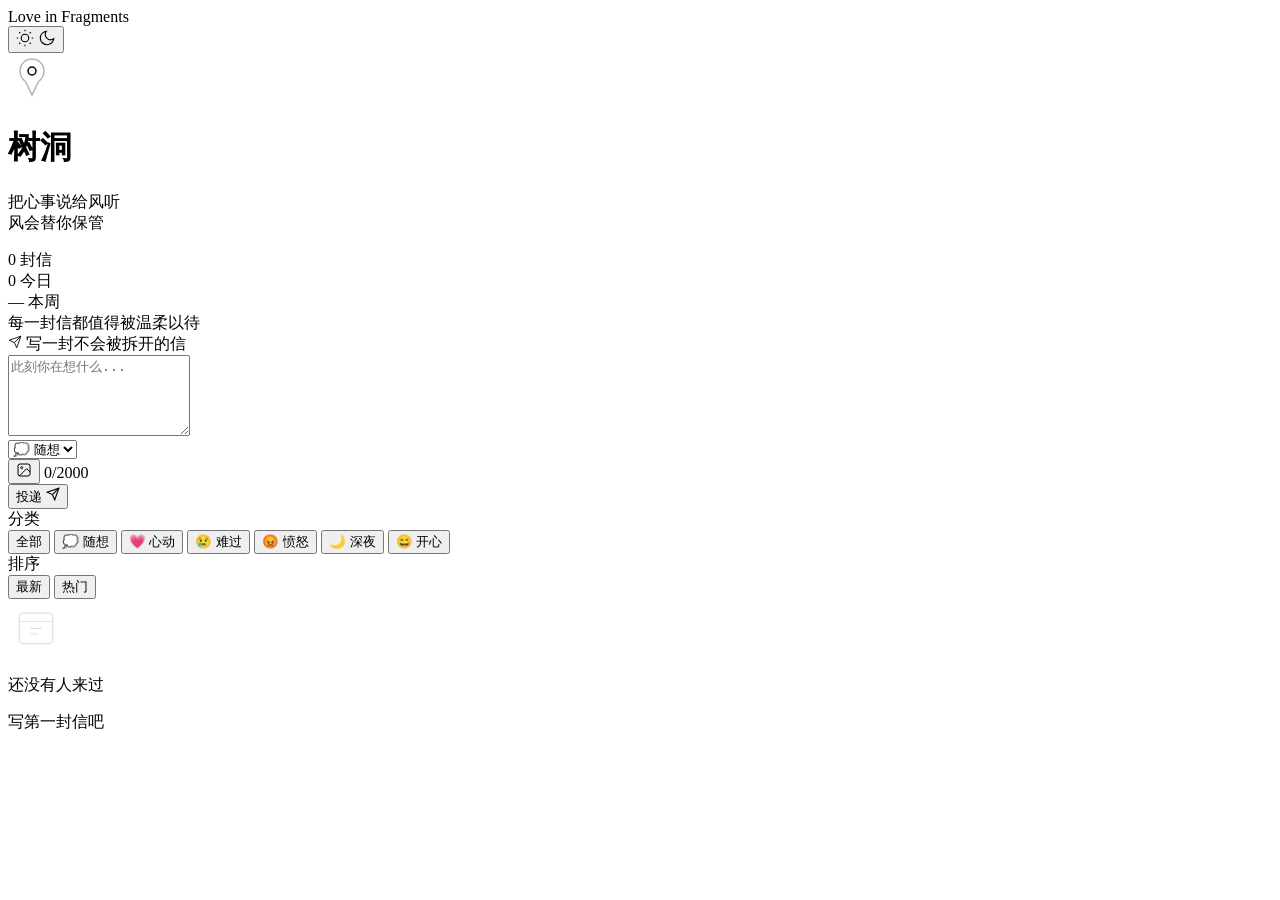
==== treehole/index.html @ 4ddae137 "feat: add ragdoll cat pet vindex.html" ====
<!DOCTYPE html>
<html lang="zh-CN">
<head>
  <meta charset="UTF-8">
  <meta name="viewport" content="width=device-width, initial-scale=1.0">
  <title>人间碎情书 · 树洞</title>
  <link rel="stylesheet" href="style.css?v=202606044">
  <link rel="preconnect" href="https://fonts.googleapis.com">
  <link rel="preconnect" href="https://fonts.gstatic.com" crossorigin>
  <link href="https://fonts.googleapis.com/css2?family=Noto+Serif+SC:wght@400;600;700&family=Inter:wght@300;400;500;600;700&family=Noto+Sans+SC:wght@300;400;500;600&display=swap" rel="stylesheet">
  <link rel="icon" href="data:image/svg+xml,<svg xmlns='http://www.w3.org/2000/svg' viewBox='0 0 100 100'><text y='.9em' font-size='90'>🕊️</text></svg>">
  <link rel="manifest" href="manifest.json">
  <meta name="theme-color" content="#6C8EBF">
  <meta name="apple-mobile-web-app-capable" content="yes">
  <meta name="apple-mobile-web-app-status-bar-style" content="default">
  <meta name="apple-mobile-web-app-title" content="树洞">
  <link rel="apple-touch-icon" href="icon-192.png">
</head>
<body>

  <!-- 顶部导航 -->
  <nav class="topbar">
    <div class="topbar-inner">
      <div class="topbar-left">
        <div class="logo-mark"></div>
        <span class="logo-text">Love in Fragments</span>
      </div>
      <div class="topbar-right">
        <button class="topbar-btn" id="themeToggle" title="切换主题">
          <svg class="icon-sun" width="18" height="18" viewBox="0 0 24 24" fill="none" stroke="currentColor" stroke-width="1.5"><circle cx="12" cy="12" r="5"/><path d="M12 1v2M12 21v2M4.22 4.22l1.42 1.42M18.36 18.36l1.42 1.42M1 12h2M21 12h2M4.22 19.78l1.42-1.42M18.36 5.64l1.42-1.42"/></svg>
          <svg class="icon-moon" width="18" height="18" viewBox="0 0 24 24" fill="none" stroke="currentColor" stroke-width="1.5"><path d="M21 12.79A9 9 0 1 1 11.21 3 7 7 0 0 0 21 12.79z"/></svg>
        </button>
        <button class="topbar-btn" id="adminBtn" title="管理" style="display:none">
          <svg width="18" height="18" viewBox="0 0 24 24" fill="none" stroke="currentColor" stroke-width="1.5"><path d="M12 15a3 3 0 1 0 0-6 3 3 0 0 0 0 6z"/><path d="M19.4 15a1.65 1.65 0 0 0 .33 1.82l.06.06a2 2 0 0 1-2.83 2.83l-.06-.06a1.65 1.65 0 0 0-1.82-.33 1.65 1.65 0 0 0-1 1.51V21a2 2 0 0 1-4 0v-.09A1.65 1.65 0 0 0 9 19.4a1.65 1.65 0 0 0-1.82.33l-.06.06a2 2 0 0 1-2.83-2.83l.06-.06A1.65 1.65 0 0 0 4.68 15a1.65 1.65 0 0 0-1.51-1H3a2 2 0 0 1 0-4h.09A1.65 1.65 0 0 0 4.6 9a1.65 1.65 0 0 0-.33-1.82l-.06-.06a2 2 0 0 1 2.83-2.83l.06.06A1.65 1.65 0 0 0 9 4.68a1.65 1.65 0 0 0 1-1.51V3a2 2 0 0 1 4 0v.09a1.65 1.65 0 0 0 1 1.51 1.65 1.65 0 0 0 1.82-.33l.06-.06a2 2 0 0 1 2.83 2.83l-.06.06A1.65 1.65 0 0 0 19.4 9a1.65 1.65 0 0 0 1.51 1H21a2 2 0 0 1 0 4h-.09a1.65 1.65 0 0 0-1.51 1z"/></svg>
        </button>
      </div>
    </div>
  </nav>

  <main class="page">

    <!-- 仪表盘网格布局 -->
    <div class="dashboard-grid">

      <!-- Row 1 左：品牌/问候 -->
      <div class="dash-card dash-brand">
        <div class="brand-visual">
          <div class="brand-icon">
            <svg width="48" height="48" viewBox="0 0 48 48" fill="none">
              <path d="M24 6C17.373 6 12 11.373 12 18c0 4.5 2 8 5.5 10.5L24 42l6.5-13.5C34 26 36 22.5 36 18c0-6.627-5.373-12-12-12z" stroke="currentColor" stroke-width="1.5" fill="none" opacity="0.3"/>
              <path d="M24 14c-2.21 0-4 1.79-4 4s1.79 4 4 4 4-1.79 4-4-1.79-4-4-4z" stroke="currentColor" stroke-width="1.5" fill="none"/>
            </svg>
          </div>
          <h1 class="brand-title">树洞</h1>
          <p class="brand-sub">把心事说给风听<br>风会替你保管</p>
        </div>
      </div>

      <!-- Row 1 右：数据面板 -->
      <div class="dash-card dash-stats">
        <div class="stats-grid">
          <div class="stat-block">
            <span class="stat-num" id="totalCount">0</span>
            <span class="stat-label">封信</span>
          </div>
          <div class="stat-block">
            <span class="stat-num" id="todayCount">0</span>
            <span class="stat-label">今日</span>
          </div>
          <div class="stat-block">
            <span class="stat-num" id="weekCount">—</span>
            <span class="stat-label">本周</span>
          </div>
        </div>
        <div class="stats-footer">
          <span class="stats-hint">每一封信都值得被温柔以待</span>
        </div>
      </div>

      <!-- Row 2 左：投递区 -->
      <div class="dash-card dash-compose">
        <div class="compose-header">
          <span class="compose-label">
            <svg width="14" height="14" viewBox="0 0 24 24" fill="none" stroke="currentColor" stroke-width="1.5"><path d="M22 2L11 13"/><path d="m22 2-7 20-4-9-9-4z"/></svg>
            写一封不会被拆开的信
          </span>
        </div>
        <textarea id="secretInput" placeholder="此刻你在想什么..." maxlength="2000" rows="5"></textarea>
        <div class="image-upload-area" id="imageUploadArea" style="display:none">
          <div class="image-preview" id="imagePreview">
            <img id="previewImg" src="" alt="">
            <button class="btn-remove-img" id="removeImg">✕</button>
          </div>
        </div>
        <div class="compose-footer">
          <div class="compose-options">
            <div class="select-wrap">
              <select id="categorySelect">
                <option value="随想">💭 随想</option>
                <option value="心动">💗 心动</option>
                <option value="难过">😢 难过</option>
                <option value="愤怒">😡 愤怒</option>
                <option value="深夜">🌙 深夜</option>
                <option value="开心">😄 开心</option>
              </select>
            </div>
            <button class="option-btn" id="addImageBtn" title="添加图片">
              <svg width="16" height="16" viewBox="0 0 24 24" fill="none" stroke="currentColor" stroke-width="1.5"><rect x="3" y="3" width="18" height="18" rx="3"/><circle cx="8.5" cy="8.5" r="1.5"/><path d="m21 15-5-5L5 21"/></svg>
            </button>
            <input type="file" id="imageInput" accept="image/*" style="display:none">
            <span class="char-count"><span id="charCount">0</span>/2000</span>
          </div>
          <button class="btn-send" id="submitBtn">
            <span>投递</span>
            <svg width="14" height="14" viewBox="0 0 24 24" fill="none" stroke="currentColor" stroke-width="2"><path d="M22 2L11 13"/><path d="m22 2-7 20-4-9-9-4z"/></svg>
          </button>
        </div>
      </div>

      <!-- Row 2 右：筛选/排序 -->
      <div class="dash-card dash-filter">
        <div class="filter-group">
          <span class="filter-label">分类</span>
          <div class="filter-chips">
            <button class="filter-chip active" data-cat="全部">全部</button>
            <button class="filter-chip" data-cat="随想">💭 随想</button>
            <button class="filter-chip" data-cat="心动">💗 心动</button>
            <button class="filter-chip" data-cat="难过">😢 难过</button>
            <button class="filter-chip" data-cat="愤怒">😡 愤怒</button>
            <button class="filter-chip" data-cat="深夜">🌙 深夜</button>
            <button class="filter-chip" data-cat="开心">😄 开心</button>
          </div>
        </div>
        <div class="filter-group">
          <span class="filter-label">排序</span>
          <div class="sort-chips">
            <button class="sort-chip active" data-sort="latest">最新</button>
            <button class="sort-chip" data-sort="hot">热门</button>
          </div>
        </div>
      </div>

    </div><!-- /dashboard-grid -->

    <!-- 信件列表 -->
    <section class="posts-section">
      <div class="posts-list" id="postsList">
        <div class="empty-state" id="emptyState">
          <div class="empty-illustration">
            <svg width="56" height="56" viewBox="0 0 80 80" fill="none">
              <rect x="16" y="20" width="48" height="44" rx="6" stroke="currentColor" stroke-width="1.5" opacity="0.15"/>
              <path d="M16 32h48" stroke="currentColor" stroke-width="1.5" opacity="0.1"/>
              <path d="M32 42h16M32 50h10" stroke="currentColor" stroke-width="1.5" stroke-linecap="round" opacity="0.12"/>
            </svg>
          </div>
          <p class="empty-text">还没有人来过</p>
          <p class="empty-hint">写第一封信吧</p>
        </div>
      </div>
    </section>

    <!-- 加载更多 -->
    <div class="load-more-wrap" id="loadMore" style="display:none">
      <button class="btn-loadmore" id="loadMoreBtn">再翻一页</button>
    </div>

  </main>

  <!-- 信件详情弹窗 -->
  <div class="modal-overlay" id="postModal" style="display:none">
    <div class="modal-sheet">
      <div class="sheet-handle"></div>
      <div class="sheet-body" id="modalBody"></div>
    </div>
  </div>

  <!-- 管理弹窗 -->
  <div class="modal-overlay" id="adminModal" style="display:none">
    <div class="modal-sheet modal-sheet-lg">
      <div class="sheet-handle"></div>
      <div class="sheet-body">
        <h2 class="admin-title">管理后台</h2>
        <div class="admin-tabs">
          <button class="admin-tab active" data-tab="reports">举报处理</button>
          <button class="admin-tab" data-tab="posts">内容管理</button>
        </div>
        <div class="admin-body" id="adminBody"></div>
      </div>
    </div>
  </div>

  <!-- 布偶猫虚拟形象 -->
  <div id="catPet" class="cat-pet" data-state="sit">
    <div class="cat-body-wrap">
      <div class="cat-shadow"></div>
      <div class="cat-body">
        <div class="cat-head">
          <div class="cat-ear cat-ear-l"></div>
          <div class="cat-ear cat-ear-r"></div>
          <div class="cat-face-mask"></div>
          <div class="cat-eye cat-eye-l">
            <div class="cat-pupil"></div>
          </div>
          <div class="cat-eye cat-eye-r">
            <div class="cat-pupil"></div>
          </div>
          <div class="cat-nose"></div>
          <div class="cat-mouth"></div>
          <div class="cat-whisker cat-whisker-l"></div>
          <div class="cat-whisker cat-whisker-r"></div>
        </div>
        <div class="cat-torso"></div>
        <div class="cat-paw cat-paw-fl"></div>
        <div class="cat-paw cat-paw-fr"></div>
        <div class="cat-paw cat-paw-bl"></div>
        <div class="cat-paw cat-paw-br"></div>
        <div class="cat-tail"></div>
      </div>
    </div>
    <div class="cat-speech" id="catSpeech" style="display:none"></div>
  </div>

  <div class="toast-container" id="toastContainer"></div>

  <script src="cloudbase.full.js"></script>
  <script src="app.js?v=202606044"></script>
</body>
</html>
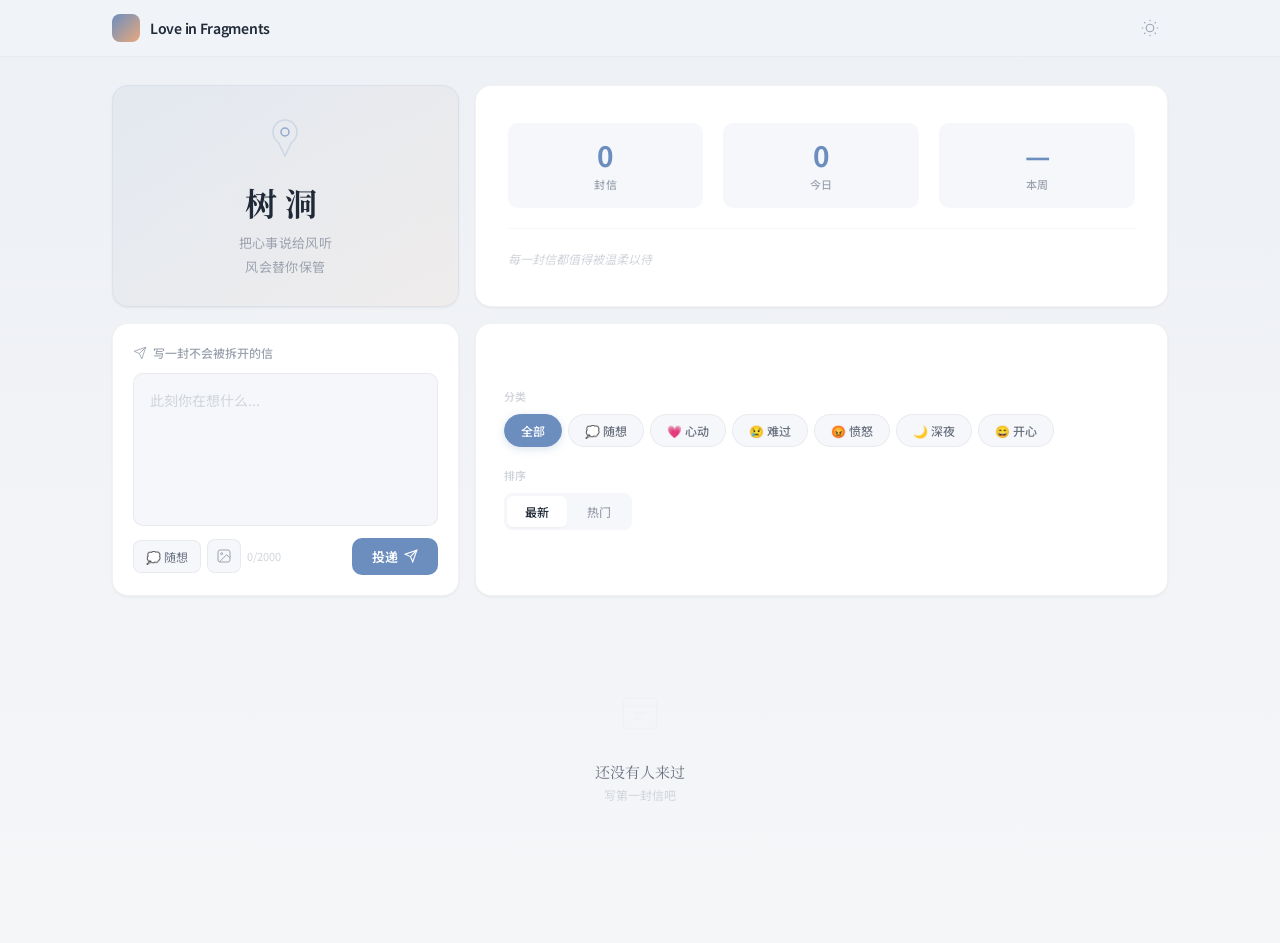
==== commit df2ade44: "feat: ragdoll cat with SVG" ====
--- a/treehole/index.html
+++ b/treehole/index.html
@@ -4,7 +4,7 @@
   <meta charset="UTF-8">
   <meta name="viewport" content="width=device-width, initial-scale=1.0">
   <title>人间碎情书 · 树洞</title>
-  <link rel="stylesheet" href="style.css?v=202606044">
+  <link rel="stylesheet" href="style.css?v=202606045">
   <link rel="preconnect" href="https://fonts.googleapis.com">
   <link rel="preconnect" href="https://fonts.gstatic.com" crossorigin>
   <link href="https://fonts.googleapis.com/css2?family=Noto+Serif+SC:wght@400;600;700&family=Inter:wght@300;400;500;600;700&family=Noto+Sans+SC:wght@300;400;500;600&display=swap" rel="stylesheet">
@@ -191,38 +191,13 @@
 
   <!-- 布偶猫虚拟形象 -->
   <div id="catPet" class="cat-pet" data-state="sit">
-    <div class="cat-body-wrap">
-      <div class="cat-shadow"></div>
-      <div class="cat-body">
-        <div class="cat-head">
-          <div class="cat-ear cat-ear-l"></div>
-          <div class="cat-ear cat-ear-r"></div>
-          <div class="cat-face-mask"></div>
-          <div class="cat-eye cat-eye-l">
-            <div class="cat-pupil"></div>
-          </div>
-          <div class="cat-eye cat-eye-r">
-            <div class="cat-pupil"></div>
-          </div>
-          <div class="cat-nose"></div>
-          <div class="cat-mouth"></div>
-          <div class="cat-whisker cat-whisker-l"></div>
-          <div class="cat-whisker cat-whisker-r"></div>
-        </div>
-        <div class="cat-torso"></div>
-        <div class="cat-paw cat-paw-fl"></div>
-        <div class="cat-paw cat-paw-fr"></div>
-        <div class="cat-paw cat-paw-bl"></div>
-        <div class="cat-paw cat-paw-br"></div>
-        <div class="cat-tail"></div>
-      </div>
-    </div>
+    <div class="cat-sprite" id="catSprite">🐱</div>
     <div class="cat-speech" id="catSpeech" style="display:none"></div>
   </div>
 
   <div class="toast-container" id="toastContainer"></div>
 
   <script src="cloudbase.full.js"></script>
-  <script src="app.js?v=202606044"></script>
+  <script src="app.js?v=202606045"></script>
 </body>
 </html>
--- a/treehole/style.css
+++ b/treehole/style.css
@@ -0,0 +1,1237 @@
+/* ===== Love in Fragments · Tree Hole — Dashboard B-End UI ===== */
+
+:root {
+  /* 背景 & 卡片 */
+  --bg: #F2F4F7;
+  --bg-gradient: linear-gradient(180deg, #EDF0F5 0%, #F5F6F8 100%);
+  --card: #FFFFFF;
+  --card-hover: #FAFBFC;
+  --input: #F5F7FA;
+  --hover: #F0F2F5;
+  
+  /* 文字 */
+  --text-1: #1F2937;
+  --text-2: #6B7280;
+  --text-3: #9CA3AF;
+  --text-4: #D1D5DB;
+  
+  /* 主色调 — 柔蓝 */
+  --primary: #6C8EBF;
+  --primary-hover: #5A7DB0;
+  --primary-bg: rgba(108,142,191,0.08);
+  --primary-bg-2: rgba(108,142,191,0.04);
+  
+  /* 辅色 */
+  --warm: #E8A87C;
+  --warm-bg: rgba(232,168,124,0.08);
+  --danger: #E57373;
+  --success: #81C784;
+  
+  /* 边框 & 阴影 */
+  --border: rgba(0,0,0,0.05);
+  --border-light: rgba(0,0,0,0.03);
+  --shadow-xs: 0 1px 2px rgba(0,0,0,0.03);
+  --shadow-sm: 0 1px 3px rgba(0,0,0,0.04), 0 1px 2px rgba(0,0,0,0.02);
+  --shadow-md: 0 4px 6px -1px rgba(0,0,0,0.05), 0 2px 4px -1px rgba(0,0,0,0.03);
+  --shadow-lg: 0 10px 25px -5px rgba(0,0,0,0.06), 0 4px 10px -4px rgba(0,0,0,0.04);
+  --shadow-xl: 0 20px 40px -10px rgba(0,0,0,0.08);
+  
+  /* 圆角 */
+  --radius: 16px;
+  --radius-sm: 10px;
+  --radius-xs: 8px;
+  --radius-full: 999px;
+  
+  /* 字体 */
+  --font-s: 'Inter', 'Noto Sans SC', -apple-system, BlinkMacSystemFont, 'PingFang SC', sans-serif;
+  --font-serif: 'Noto Serif SC', 'Songti SC', serif;
+  
+  /* 间距 */
+  --page-pad: 32px;
+  --max-w: 1120px;
+  --gap: 16px;
+}
+
+/* ===== 暗色主题 ===== */
+[data-theme="dark"] {
+  --bg: #0F1117;
+  --bg-gradient: linear-gradient(180deg, #0F1117 0%, #141620 100%);
+  --card: #1A1D28;
+  --card-hover: #1E2130;
+  --input: #22253A;
+  --hover: #262940;
+  --text-1: #E8ECF4;
+  --text-2: #8B92A5;
+  --text-3: #505668;
+  --text-4: #333848;
+  --primary: #7B9FD4;
+  --primary-hover: #8DB0E0;
+  --primary-bg: rgba(123,159,212,0.1);
+  --primary-bg-2: rgba(123,159,212,0.05);
+  --warm: #E8A87C;
+  --warm-bg: rgba(232,168,124,0.08);
+  --border: rgba(255,255,255,0.06);
+  --border-light: rgba(255,255,255,0.03);
+  --shadow-xs: 0 1px 2px rgba(0,0,0,0.2);
+  --shadow-sm: 0 1px 3px rgba(0,0,0,0.3), 0 1px 2px rgba(0,0,0,0.15);
+  --shadow-md: 0 4px 6px -1px rgba(0,0,0,0.3), 0 2px 4px -1px rgba(0,0,0,0.15);
+  --shadow-lg: 0 10px 25px -5px rgba(0,0,0,0.4), 0 4px 10px -4px rgba(0,0,0,0.2);
+  --shadow-xl: 0 20px 40px -10px rgba(0,0,0,0.5);
+}
+
+/* ===== Base ===== */
+* { margin: 0; padding: 0; box-sizing: border-box; }
+
+body {
+  font-family: var(--font-s);
+  background: var(--bg-gradient);
+  color: var(--text-1);
+  min-height: 100vh;
+  -webkit-font-smoothing: antialiased;
+  -moz-osx-font-smoothing: grayscale;
+  transition: background 0.4s ease, color 0.3s ease;
+}
+
+::selection { background: var(--primary-bg); color: var(--primary); }
+::-webkit-scrollbar { width: 5px; }
+::-webkit-scrollbar-track { background: transparent; }
+::-webkit-scrollbar-thumb { background: var(--text-4); border-radius: 3px; }
+::-webkit-scrollbar-thumb:hover { background: var(--text-3); }
+
+/* ===== Topbar ===== */
+.topbar {
+  position: sticky; top: 0; z-index: 100;
+  background: rgba(242,244,247,0.72);
+  backdrop-filter: blur(24px) saturate(180%);
+  -webkit-backdrop-filter: blur(24px) saturate(180%);
+  border-bottom: 1px solid var(--border-light);
+}
+[data-theme="dark"] .topbar { background: rgba(15,17,23,0.72); }
+
+.topbar-inner {
+  max-width: var(--max-w); margin: 0 auto;
+  display: flex; justify-content: space-between; align-items: center;
+  height: 56px; padding: 0 var(--page-pad);
+}
+
+.topbar-left {
+  display: flex; align-items: center; gap: 10px;
+}
+
+.logo-mark {
+  width: 28px; height: 28px;
+  border-radius: 8px;
+  background: linear-gradient(135deg, var(--primary) 0%, var(--warm) 100%);
+  flex-shrink: 0;
+}
+
+.logo-text {
+  font-family: 'Inter', var(--font-s);
+  font-size: 14px; font-weight: 600;
+  letter-spacing: -0.3px;
+  color: var(--text-1);
+}
+
+.topbar-right { display: flex; gap: 4px; }
+
+.topbar-btn {
+  width: 36px; height: 36px;
+  display: flex; align-items: center; justify-content: center;
+  background: none; border: none;
+  color: var(--text-3);
+  border-radius: var(--radius-xs); cursor: pointer;
+  transition: all 0.2s ease;
+}
+.topbar-btn:hover { background: var(--hover); color: var(--text-2); }
+
+.icon-moon { display: none; }
+[data-theme="dark"] .icon-moon { display: inline-block; }
+[data-theme="dark"] .icon-sun { display: none; }
+
+/* ===== Page ===== */
+.page {
+  max-width: var(--max-w);
+  margin: 0 auto;
+  padding: 0 var(--page-pad) 80px;
+}
+
+/* ===== Dashboard Grid ===== */
+.dashboard-grid {
+  display: grid;
+  grid-template-columns: 1fr 2fr;
+  grid-template-rows: auto auto;
+  gap: var(--gap);
+  padding-top: 28px;
+  margin-bottom: 28px;
+}
+
+.dash-card {
+  background: var(--card);
+  border: 1px solid var(--border);
+  border-radius: var(--radius);
+  box-shadow: var(--shadow-sm);
+  transition: all 0.3s ease;
+}
+.dash-card:hover {
+  box-shadow: var(--shadow-md);
+}
+
+/* -- Row 1 左：品牌 -- */
+.dash-brand {
+  display: flex;
+  align-items: center;
+  justify-content: center;
+  min-height: 220px;
+  background: linear-gradient(135deg, var(--primary-bg) 0%, var(--warm-bg) 100%);
+  border-color: rgba(108,142,191,0.1);
+}
+
+.brand-visual {
+  text-align: center;
+  padding: 28px;
+}
+
+.brand-icon {
+  color: var(--primary);
+  margin-bottom: 16px;
+  opacity: 0.7;
+}
+
+.brand-title {
+  font-family: var(--font-serif);
+  font-size: 32px; font-weight: 700;
+  letter-spacing: 8px;
+  color: var(--text-1);
+  margin-bottom: 10px;
+  line-height: 1.2;
+}
+
+.brand-sub {
+  font-size: 13px;
+  color: var(--text-3);
+  font-weight: 400;
+  letter-spacing: 0.3px;
+  line-height: 1.8;
+}
+
+/* -- Row 1 右：数据面板 -- */
+.dash-stats {
+  padding: 28px 32px;
+  display: flex;
+  flex-direction: column;
+  justify-content: center;
+}
+
+.stats-grid {
+  display: grid;
+  grid-template-columns: repeat(3, 1fr);
+  gap: 20px;
+  margin-bottom: 20px;
+}
+
+.stat-block {
+  text-align: center;
+  padding: 16px 8px;
+  background: var(--input);
+  border-radius: var(--radius-sm);
+  transition: all 0.2s;
+}
+.stat-block:hover {
+  background: var(--primary-bg);
+}
+
+.stat-num {
+  display: block;
+  font-family: 'Inter', var(--font-s);
+  font-size: 28px; font-weight: 700;
+  color: var(--primary);
+  font-variant-numeric: tabular-nums;
+  line-height: 1.2;
+}
+
+.stat-label {
+  display: block;
+  font-size: 11px;
+  color: var(--text-3);
+  font-weight: 500;
+  letter-spacing: 0.5px;
+  margin-top: 4px;
+}
+
+.stats-footer {
+  padding-top: 16px;
+  border-top: 1px solid var(--border-light);
+}
+
+.stats-hint {
+  font-size: 12px;
+  color: var(--text-4);
+  font-style: italic;
+}
+
+/* -- Row 2 左：投递区 -- */
+.dash-compose {
+  padding: 20px;
+  display: flex;
+  flex-direction: column;
+}
+
+.compose-header {
+  margin-bottom: 12px;
+}
+
+.compose-label {
+  display: flex;
+  align-items: center;
+  gap: 6px;
+  font-size: 12px;
+  font-weight: 500;
+  color: var(--text-3);
+}
+
+#secretInput {
+  width: 100%;
+  border: 1px solid var(--border);
+  border-radius: var(--radius-sm);
+  background: var(--input);
+  padding: 14px 16px;
+  font-size: 14px; line-height: 1.75;
+  font-family: var(--font-serif);
+  color: var(--text-1);
+  resize: none; outline: none;
+  flex: 1;
+  min-height: 120px;
+  transition: all 0.2s;
+}
+#secretInput:focus {
+  border-color: rgba(108,142,191,0.3);
+  background: var(--card);
+  box-shadow: 0 0 0 3px var(--primary-bg);
+}
+#secretInput::placeholder {
+  color: var(--text-4);
+  font-family: var(--font-s);
+  font-weight: 400;
+}
+
+.image-upload-area { padding: 8px 0; }
+.image-preview {
+  position: relative;
+  display: inline-block;
+  max-width: 140px;
+  border-radius: var(--radius-sm);
+  overflow: hidden;
+}
+.image-preview img { width: 100%; display: block; border-radius: var(--radius-sm); }
+.btn-remove-img {
+  position: absolute; top: 6px; right: 6px;
+  width: 22px; height: 22px;
+  background: rgba(0,0,0,0.5); color: #fff;
+  border: none; border-radius: 50%;
+  font-size: 10px; cursor: pointer;
+  display: flex; align-items: center; justify-content: center;
+}
+
+.compose-footer {
+  display: flex;
+  justify-content: space-between;
+  align-items: center;
+  padding-top: 12px;
+  gap: 10px;
+}
+
+.compose-options {
+  display: flex; align-items: center; gap: 6px;
+  flex: 1; min-width: 0;
+}
+
+.select-wrap { position: relative; }
+
+#categorySelect {
+  background: var(--input);
+  color: var(--text-2);
+  border: 1px solid var(--border);
+  padding: 7px 12px;
+  border-radius: var(--radius-xs);
+  font-size: 12px; font-family: var(--font-s);
+  cursor: pointer; outline: none;
+  -webkit-appearance: none; appearance: none;
+  transition: all 0.2s;
+}
+#categorySelect:focus { border-color: var(--primary); }
+
+.option-btn {
+  width: 34px; height: 34px;
+  display: flex; align-items: center; justify-content: center;
+  background: var(--input);
+  border: 1px solid var(--border);
+  border-radius: var(--radius-xs);
+  color: var(--text-3);
+  cursor: pointer;
+  transition: all 0.2s;
+  flex-shrink: 0;
+}
+.option-btn:hover { border-color: var(--primary); color: var(--primary); background: var(--primary-bg-2); }
+
+.char-count {
+  font-family: 'Inter', var(--font-s);
+  font-size: 11px; color: var(--text-4);
+  font-variant-numeric: tabular-nums;
+  white-space: nowrap;
+}
+
+.btn-send {
+  display: flex; align-items: center; gap: 6px;
+  background: var(--primary);
+  color: #FFF; border: none;
+  padding: 9px 20px;
+  border-radius: var(--radius-sm);
+  font-size: 13px; font-family: var(--font-s);
+  font-weight: 600; cursor: pointer;
+  transition: all 0.25s ease;
+  flex-shrink: 0;
+}
+.btn-send:hover {
+  background: var(--primary-hover);
+  transform: translateY(-1px);
+  box-shadow: 0 4px 12px rgba(108,142,191,0.3);
+}
+.btn-send:active { transform: translateY(0); }
+.btn-send:disabled { opacity: 0.4; cursor: not-allowed; transform: none; box-shadow: none; }
+
+/* -- Row 2 右：筛选 -- */
+.dash-filter {
+  padding: 24px 28px;
+  display: flex;
+  flex-direction: column;
+  justify-content: center;
+  gap: 20px;
+}
+
+.filter-group {}
+
+.filter-label {
+  display: block;
+  font-size: 11px;
+  font-weight: 600;
+  color: var(--text-4);
+  letter-spacing: 0.5px;
+  text-transform: uppercase;
+  margin-bottom: 10px;
+}
+
+.filter-chips {
+  display: flex; gap: 6px;
+  flex-wrap: wrap;
+}
+
+.filter-chip {
+  background: var(--input);
+  border: 1px solid var(--border);
+  color: var(--text-2);
+  padding: 7px 16px;
+  border-radius: var(--radius-full);
+  font-size: 12px; font-family: var(--font-s);
+  font-weight: 500;
+  cursor: pointer;
+  transition: all 0.2s;
+  white-space: nowrap;
+}
+.filter-chip:hover { border-color: var(--primary); color: var(--primary); background: var(--primary-bg-2); }
+.filter-chip.active {
+  background: var(--primary);
+  color: #FFF;
+  border-color: var(--primary);
+  box-shadow: 0 2px 8px rgba(108,142,191,0.25);
+}
+
+.sort-chips {
+  display: flex; gap: 2px; background: var(--input); border-radius: var(--radius-xs); padding: 3px; width: fit-content;
+}
+
+.sort-chip {
+  background: none; border: none;
+  color: var(--text-3);
+  padding: 7px 18px;
+  border-radius: 6px;
+  font-size: 12px; font-family: var(--font-s);
+  font-weight: 500;
+  cursor: pointer; transition: all 0.2s;
+}
+.sort-chip:hover { color: var(--text-2); }
+.sort-chip.active {
+  color: var(--text-1);
+  background: var(--card);
+  box-shadow: var(--shadow-xs);
+}
+
+/* ===== 信件列表 — 双列网格 ===== */
+.posts-section {}
+
+.posts-list {
+  display: grid;
+  grid-template-columns: repeat(2, 1fr);
+  gap: var(--gap);
+}
+
+.post-card {
+  background: var(--card);
+  border: 1px solid var(--border);
+  border-radius: var(--radius);
+  padding: 20px;
+  box-shadow: var(--shadow-xs);
+  cursor: pointer;
+  transition: all 0.25s ease;
+  animation: cardSlide 0.35s ease both;
+  display: flex;
+  flex-direction: column;
+}
+.post-card:hover {
+  box-shadow: var(--shadow-md);
+  transform: translateY(-2px);
+  border-color: rgba(108,142,191,0.12);
+}
+
+@keyframes cardSlide {
+  from { opacity: 0; transform: translateY(10px); }
+  to { opacity: 1; transform: translateY(0); }
+}
+
+.post-header {
+  display: flex; justify-content: space-between; align-items: center;
+  margin-bottom: 12px;
+}
+
+.post-meta {
+  display: flex; align-items: center; gap: 6px;
+  font-size: 12px; color: var(--text-3);
+  font-weight: 500;
+  flex-wrap: wrap;
+}
+
+.post-emoji { font-size: 14px; }
+
+.post-category {
+  color: var(--primary);
+  font-size: 11px; font-weight: 600;
+  background: var(--primary-bg-2);
+  padding: 2px 8px;
+  border-radius: var(--radius-full);
+}
+
+.post-time {}
+
+.post-more {
+  background: none; border: none;
+  color: var(--text-4); font-size: 14px;
+  cursor: pointer; padding: 4px 6px; border-radius: 6px;
+  transition: all 0.2s;
+}
+.post-more:hover { background: var(--hover); color: var(--text-2); }
+
+.post-content {
+  font-family: var(--font-serif);
+  font-size: 14px; line-height: 1.85;
+  color: var(--text-1);
+  margin-bottom: 14px;
+  word-break: break-word;
+  display: -webkit-box;
+  -webkit-line-clamp: 4;
+  -webkit-box-orient: vertical;
+  overflow: hidden;
+  flex: 1;
+}
+.post-content.expanded { -webkit-line-clamp: unset; }
+
+.post-image {
+  margin-bottom: 14px;
+  border-radius: var(--radius-sm);
+  overflow: hidden;
+}
+.post-image img {
+  width: 100%; max-height: 360px;
+  object-fit: cover; display: block;
+}
+
+.post-footer {
+  display: flex; gap: 4px;
+  padding-top: 12px;
+  border-top: 1px solid var(--border-light);
+  margin-top: auto;
+}
+
+.post-action {
+  display: flex; align-items: center; gap: 5px;
+  background: none; border: none;
+  color: var(--text-3);
+  font-size: 12px; font-family: var(--font-s);
+  font-weight: 500;
+  cursor: pointer;
+  padding: 6px 12px;
+  border-radius: var(--radius-xs);
+  transition: all 0.2s;
+}
+.post-action:hover { color: var(--primary); background: var(--primary-bg-2); }
+.post-action.liked { color: var(--primary); }
+
+/* ===== Empty ===== */
+.empty-state {
+  text-align: center;
+  padding: 60px 20px;
+  color: var(--text-3);
+  grid-column: 1 / -1;
+}
+.empty-illustration { margin-bottom: 16px; color: var(--text-4); }
+.empty-text {
+  font-family: var(--font-serif);
+  font-size: 15px; color: var(--text-2);
+  margin-bottom: 4px;
+}
+.empty-hint {
+  font-size: 12px; color: var(--text-4);
+}
+
+/* ===== Load More ===== */
+.load-more-wrap { text-align: center; padding: 24px 0; }
+.btn-loadmore {
+  background: var(--card);
+  color: var(--text-2);
+  border: 1px solid var(--border);
+  padding: 10px 36px;
+  border-radius: var(--radius-full);
+  font-size: 13px; font-family: var(--font-s);
+  font-weight: 500;
+  cursor: pointer;
+  box-shadow: var(--shadow-xs);
+  transition: all 0.2s;
+}
+.btn-loadmore:hover { border-color: var(--primary); color: var(--primary); }
+
+/* ===== Modal ===== */
+.modal-overlay {
+  position: fixed; top: 0; left: 0; right: 0; bottom: 0;
+  background: rgba(15,17,23,0.4);
+  z-index: 200;
+  display: flex; align-items: flex-end; justify-content: center;
+  animation: overlayIn 0.2s ease;
+}
+[data-theme="dark"] .modal-overlay { background: rgba(0,0,0,0.6); }
+
+@keyframes overlayIn {
+  from { opacity: 0; }
+  to { opacity: 1; }
+}
+
+.modal-sheet {
+  background: var(--card);
+  border-radius: var(--radius) var(--radius) 0 0;
+  width: 100%; max-width: 600px;
+  max-height: 88vh;
+  overflow-y: auto;
+  padding: 12px 24px 32px;
+  animation: sheetUp 0.35s cubic-bezier(0.32,0.72,0,1);
+  box-shadow: 0 -4px 30px rgba(0,0,0,0.08);
+}
+.modal-sheet-lg { max-width: 680px; }
+
+@keyframes sheetUp {
+  from { transform: translateY(100%); }
+  to { transform: translateY(0); }
+}
+
+.sheet-handle {
+  width: 36px; height: 4px;
+  background: var(--text-4);
+  border-radius: 2px;
+  margin: 0 auto 20px;
+}
+
+.sheet-body { position: relative; }
+
+.modal-post { margin-bottom: 20px; }
+.modal-post .post-content {
+  -webkit-line-clamp: unset;
+  font-size: 15.5px;
+  margin-bottom: 16px;
+}
+
+.modal-close {
+  position: absolute; top: 0; right: 0;
+  background: var(--input);
+  border: none; color: var(--text-2);
+  width: 30px; height: 30px;
+  border-radius: 50%; font-size: 12px;
+  cursor: pointer;
+  display: flex; align-items: center; justify-content: center;
+  transition: all 0.2s;
+}
+.modal-close:hover { background: var(--primary); color: #FFF; }
+
+/* ===== Comments ===== */
+.comments-section {
+  border-top: 1px solid var(--border-light);
+  padding-top: 18px;
+}
+
+.comments-title {
+  font-size: 14px; font-weight: 600;
+  margin-bottom: 14px; color: var(--text-1);
+}
+
+.comment-input-wrap {
+  display: flex; gap: 8px;
+  margin-bottom: 18px;
+}
+
+.comment-input {
+  flex: 1;
+  background: var(--input);
+  border: 1px solid var(--border);
+  border-radius: var(--radius-full);
+  padding: 10px 18px;
+  color: var(--text-1);
+  font-size: 13px; font-family: var(--font-s);
+  outline: none; transition: all 0.2s;
+}
+.comment-input:focus { border-color: var(--primary); background: var(--card); }
+.comment-input::placeholder { color: var(--text-4); }
+
+.btn-comment {
+  background: var(--primary); color: #FFF; border: none;
+  padding: 10px 18px; border-radius: var(--radius-sm);
+  font-size: 13px; font-family: var(--font-s); font-weight: 600;
+  cursor: pointer; transition: all 0.2s;
+  white-space: nowrap;
+}
+.btn-comment:hover { background: var(--primary-hover); }
+
+.comment-item {
+  display: flex; gap: 10px;
+  padding: 12px 0;
+  border-bottom: 1px solid var(--border-light);
+}
+.comment-item:last-child { border-bottom: none; }
+
+.comment-avatar {
+  width: 30px; height: 30px;
+  border-radius: 50%;
+  background: var(--primary-bg);
+  display: flex; align-items: center; justify-content: center;
+  font-size: 12px; flex-shrink: 0;
+  color: var(--primary);
+}
+
+.comment-body { flex: 1; }
+.comment-author {
+  font-size: 12px; font-weight: 600;
+  color: var(--text-1); margin-bottom: 3px;
+}
+.comment-text {
+  font-size: 13px; color: var(--text-2); line-height: 1.6;
+}
+.comment-time {
+  font-size: 10px; color: var(--text-4); margin-top: 4px;
+}
+.comment-actions { display: flex; gap: 10px; margin-top: 4px; }
+.comment-action-btn {
+  background: none; border: none;
+  color: var(--text-4); font-size: 11px;
+  cursor: pointer; transition: color 0.2s;
+}
+.comment-action-btn:hover { color: var(--danger); }
+
+.btn-report {
+  background: none; border: none;
+  color: var(--text-4); font-size: 11px;
+  cursor: pointer; margin-left: auto;
+}
+.btn-report:hover { color: var(--danger); }
+
+/* ===== Admin ===== */
+.admin-title {
+  font-family: var(--font-s);
+  font-size: 17px; font-weight: 700;
+  margin-bottom: 16px;
+}
+
+.admin-tabs {
+  display: flex; gap: 4px;
+  margin-bottom: 16px;
+  background: var(--input);
+  padding: 3px;
+  border-radius: var(--radius-xs);
+}
+
+.admin-tab {
+  background: none; border: none; color: var(--text-2);
+  padding: 8px 18px; border-radius: 6px;
+  font-size: 13px; font-family: var(--font-s);
+  font-weight: 500;
+  cursor: pointer; transition: all 0.2s;
+}
+.admin-tab.active { background: var(--card); color: var(--text-1); box-shadow: var(--shadow-xs); }
+
+.admin-item {
+  background: var(--input);
+  border-radius: var(--radius-sm);
+  padding: 16px;
+  margin-bottom: 8px;
+}
+
+.admin-item-header {
+  display: flex; justify-content: space-between; align-items: center;
+  margin-bottom: 6px;
+}
+
+.admin-item-content {
+  font-size: 13px; color: var(--text-2);
+  margin-bottom: 10px;
+}
+
+.admin-item-actions { display: flex; gap: 6px; }
+
+.admin-btn {
+  padding: 6px 14px; border-radius: 6px;
+  font-size: 12px; font-weight: 500; cursor: pointer;
+  border: none; font-family: var(--font-s);
+  transition: all 0.2s;
+}
+.admin-btn-approve { background: var(--success); color: white; }
+.admin-btn-delete { background: var(--danger); color: white; }
+.admin-btn-dismiss { background: var(--card); color: var(--text-2); border: 1px solid var(--border); }
+
+/* ===== Toast ===== */
+.toast-container {
+  position: fixed;
+  top: 72px; left: 50%; transform: translateX(-50%);
+  z-index: 300;
+  display: flex; flex-direction: column;
+  align-items: center; gap: 8px;
+}
+
+.toast {
+  background: var(--card);
+  color: var(--text-1);
+  padding: 10px 22px;
+  border-radius: var(--radius-sm);
+  font-size: 13px; font-family: var(--font-s);
+  font-weight: 500;
+  box-shadow: var(--shadow-lg);
+  animation: toastPop 0.3s cubic-bezier(0.32,0.72,0,1);
+  max-width: 280px;
+  text-align: center;
+}
+.toast.success { background: var(--success); color: white; }
+.toast.error { background: var(--danger); color: white; }
+
+@keyframes toastPop {
+  from { transform: translateY(-10px); opacity: 0; }
+  to { transform: translateY(0); opacity: 1; }
+}
+
+/* ===== 响应式 ===== */
+@media (max-width: 900px) {
+  :root { --max-w: 100%; --page-pad: 24px; }
+  
+  .dashboard-grid {
+    grid-template-columns: 1fr;
+  }
+  
+  .posts-list {
+    grid-template-columns: 1fr;
+  }
+}
+
+@media (max-width: 480px) {
+  :root { --page-pad: 16px; --gap: 12px; }
+  
+  .brand-title { font-size: 24px; letter-spacing: 4px; }
+  .brand-sub { font-size: 12px; }
+  .dash-brand { min-height: 180px; }
+  
+  .stats-grid { grid-template-columns: repeat(3, 1fr); gap: 10px; }
+  .stat-num { font-size: 22px; }
+  
+  .compose-footer { flex-direction: column; gap: 10px; }
+  .compose-options { width: 100%; flex-wrap: wrap; }
+  .btn-send { width: 100%; justify-content: center; }
+  
+  .posts-list { grid-template-columns: 1fr; }
+  .post-card { padding: 16px; }
+  
+  .modal-sheet { padding: 12px 18px 24px; }
+}
+
+/* ===== 布偶猫虚拟宠物 ===== */
+.cat-pet {
+  position: fixed;
+  z-index: 90;
+  cursor: pointer;
+  user-select: none;
+  -webkit-user-select: none;
+  transition: none;
+}
+
+.cat-body-wrap {
+  position: relative;
+  width: 60px;
+  height: 56px;
+}
+
+.cat-shadow {
+  position: absolute;
+  bottom: -4px;
+  left: 50%;
+  transform: translateX(-50%);
+  width: 44px;
+  height: 8px;
+  background: rgba(0,0,0,0.08);
+  border-radius: 50%;
+  transition: all 0.3s;
+}
+[data-theme="dark"] .cat-shadow { background: rgba(0,0,0,0.25); }
+
+.cat-body {
+  position: relative;
+  width: 100%;
+  height: 100%;
+}
+
+/* 身体 */
+.cat-torso {
+  position: absolute;
+  bottom: 6px;
+  left: 50%;
+  transform: translateX(-50%);
+  width: 32px;
+  height: 24px;
+  background: #F5E6D3;
+  border-radius: 14px 14px 10px 10px;
+  border: 1.5px solid rgba(0,0,0,0.06);
+}
+
+/* 头 */
+.cat-head {
+  position: absolute;
+  top: 0;
+  left: 50%;
+  transform: translateX(-50%);
+  width: 34px;
+  height: 28px;
+  background: #FAF0E6;
+  border-radius: 14px 14px 12px 12px;
+  border: 1.5px solid rgba(0,0,0,0.06);
+  z-index: 2;
+  transition: transform 0.2s;
+}
+
+/* 布偶猫面罩 - 脸部深色区域 */
+.cat-face-mask {
+  position: absolute;
+  top: 4px;
+  left: 50%;
+  transform: translateX(-50%);
+  width: 18px;
+  height: 14px;
+  background: #C4A882;
+  border-radius: 9px 9px 8px 8px;
+  opacity: 0.5;
+}
+
+/* 耳朵 */
+.cat-ear {
+  position: absolute;
+  top: -8px;
+  width: 12px;
+  height: 12px;
+  background: #C4A882;
+  border-radius: 2px 8px 0 0;
+  border: 1.5px solid rgba(0,0,0,0.06);
+  z-index: 1;
+}
+.cat-ear::after {
+  content: '';
+  position: absolute;
+  top: 3px;
+  left: 2px;
+  width: 7px;
+  height: 7px;
+  background: #F0C8C8;
+  border-radius: 1px 5px 0 0;
+  opacity: 0.6;
+}
+.cat-ear-l { left: 1px; transform: rotate(-8deg); }
+.cat-ear-r { right: 1px; transform: rotate(8deg); }
+
+/* 眼睛 - 蓝色 */
+.cat-eye {
+  position: absolute;
+  top: 10px;
+  width: 7px;
+  height: 7px;
+  background: #6B9FD4;
+  border-radius: 50%;
+  border: 1px solid rgba(0,0,0,0.08);
+  overflow: hidden;
+  transition: all 0.3s;
+}
+.cat-eye-l { left: 6px; }
+.cat-eye-r { right: 6px; }
+
+.cat-pupil {
+  width: 3px;
+  height: 3px;
+  background: #1A1A2E;
+  border-radius: 50%;
+  position: absolute;
+  top: 2px;
+  left: 2px;
+  transition: all 0.15s;
+}
+
+/* 鼻子 */
+.cat-nose {
+  position: absolute;
+  top: 16px;
+  left: 50%;
+  transform: translateX(-50%);
+  width: 4px;
+  height: 3px;
+  background: #E8A0A0;
+  border-radius: 50% 50% 40% 40%;
+}
+
+/* 嘴 */
+.cat-mouth {
+  position: absolute;
+  top: 19px;
+  left: 50%;
+  transform: translateX(-50%);
+  width: 8px;
+  height: 4px;
+  border-bottom: 1.5px solid rgba(0,0,0,0.12);
+  border-radius: 0 0 50% 50%;
+}
+
+/* 胡须 */
+.cat-whisker {
+  position: absolute;
+  top: 17px;
+  width: 14px;
+  height: 1px;
+  background: rgba(0,0,0,0.1);
+}
+.cat-whisker::before,
+.cat-whisker::after {
+  content: '';
+  position: absolute;
+  width: 14px;
+  height: 1px;
+  background: rgba(0,0,0,0.1);
+}
+.cat-whisker-l {
+  right: 28px;
+  transform: rotate(-5deg);
+}
+.cat-whisker-l::before { top: -4px; transform: rotate(8deg); }
+.cat-whisker-l::after { top: 4px; transform: rotate(-8deg); }
+.cat-whisker-r {
+  left: 28px;
+  transform: rotate(5deg);
+}
+.cat-whisker-r::before { top: -4px; transform: rotate(-8deg); }
+.cat-whisker-r::after { top: 4px; transform: rotate(8deg); }
+
+/* 爪子 */
+.cat-paw {
+  position: absolute;
+  bottom: 2px;
+  width: 8px;
+  height: 6px;
+  background: #FAF0E6;
+  border-radius: 4px 4px 3px 3px;
+  border: 1px solid rgba(0,0,0,0.04);
+  z-index: 1;
+}
+.cat-paw-fl { left: 10px; }
+.cat-paw-fr { right: 10px; }
+.cat-paw-bl { left: 14px; bottom: 0; }
+.cat-paw-br { right: 14px; bottom: 0; }
+
+/* 尾巴 */
+.cat-tail {
+  position: absolute;
+  bottom: 8px;
+  right: -10px;
+  width: 20px;
+  height: 8px;
+  background: #C4A882;
+  border-radius: 0 8px 8px 0;
+  border: 1px solid rgba(0,0,0,0.04);
+  transform-origin: left center;
+  animation: tailSwing 2.5s ease-in-out infinite;
+}
+
+@keyframes tailSwing {
+  0%, 100% { transform: rotate(-10deg); }
+  50% { transform: rotate(15deg); }
+}
+
+/* === 状态：走路 === */
+.cat-pet[data-state="walk-left"] .cat-body-wrap { transform: scaleX(1); }
+.cat-pet[data-state="walk-right"] .cat-body-wrap { transform: scaleX(-1); }
+
+.cat-pet[data-state="walk-left"] .cat-paw-fl,
+.cat-pet[data-state="walk-left"] .cat-paw-br,
+.cat-pet[data-state="walk-right"] .cat-paw-fl,
+.cat-pet[data-state="walk-right"] .cat-paw-br {
+  animation: pawStep 0.35s ease-in-out infinite alternate;
+}
+.cat-pet[data-state="walk-left"] .cat-paw-fr,
+.cat-pet[data-state="walk-left"] .cat-paw-bl,
+.cat-pet[data-state="walk-right"] .cat-paw-fr,
+.cat-pet[data-state="walk-right"] .cat-paw-bl {
+  animation: pawStep 0.35s ease-in-out infinite alternate-reverse;
+}
+
+.cat-pet[data-state="walk-left"] .cat-head,
+.cat-pet[data-state="walk-right"] .cat-head {
+  animation: headBob 0.35s ease-in-out infinite alternate;
+}
+
+@keyframes pawStep {
+  from { transform: translateY(0); }
+  to { transform: translateY(-3px); }
+}
+
+@keyframes headBob {
+  from { transform: translateX(-50%) translateY(0); }
+  to { transform: translateX(-50%) translateY(-1px); }
+}
+
+/* === 状态：坐下 === */
+.cat-pet[data-state="sit"] .cat-torso {
+  height: 22px;
+  border-radius: 12px 12px 8px 8px;
+}
+.cat-pet[data-state="sit"] .cat-paw-fl,
+.cat-pet[data-state="sit"] .cat-paw-fr {
+  bottom: 4px;
+}
+.cat-pet[data-state="sit"] .cat-paw-bl,
+.cat-pet[data-state="sit"] .cat-paw-br {
+  opacity: 0;
+}
+
+/* === 状态：睡觉 === */
+.cat-pet[data-state="sleep"] .cat-eye { height: 2px; top: 13px; border-radius: 2px; }
+.cat-pet[data-state="sleep"] .cat-pupil { display: none; }
+.cat-pet[data-state="sleep"] .cat-body-wrap { transform: scale(0.95); }
+.cat-pet[data-state="sleep"] .cat-torso {
+  height: 18px;
+  border-radius: 12px 12px 6px 6px;
+}
+.cat-pet[data-state="sleep"] .cat-paw-bl,
+.cat-pet[data-state="sleep"] .cat-paw-br { opacity: 0; }
+.cat-pet[data-state="sleep"] .cat-tail { animation: tailSleep 4s ease-in-out infinite; }
+
+@keyframes tailSleep {
+  0%, 100% { transform: rotate(-5deg); }
+  50% { transform: rotate(5deg); }
+}
+
+/* Zzz 气泡 */
+.cat-pet[data-state="sleep"]::after {
+  content: 'z z z';
+  position: absolute;
+  top: -18px;
+  right: -8px;
+  font-size: 10px;
+  color: var(--primary);
+  opacity: 0.5;
+  animation: zzFloat 2s ease-in-out infinite;
+  font-family: var(--font-s);
+  letter-spacing: 2px;
+}
+
+@keyframes zzFloat {
+  0%, 100% { transform: translateY(0); opacity: 0.3; }
+  50% { transform: translateY(-6px); opacity: 0.6; }
+}
+
+/* === 状态：清洗/舔毛 === */
+.cat-pet[data-state="groom"] .cat-paw-fl {
+  animation: groomPaw 0.4s ease-in-out infinite alternate;
+  transform-origin: bottom center;
+}
+.cat-pet[data-state="groom"] .cat-head {
+  animation: groomHead 0.4s ease-in-out infinite alternate;
+}
+
+@keyframes groomPaw {
+  from { transform: rotate(0); }
+  to { transform: rotate(-20deg) translateY(-4px); }
+}
+@keyframes groomHead {
+  from { transform: translateX(-50%) rotate(0); }
+  to { transform: translateX(-50%) rotate(-5deg); }
+}
+
+/* 说话气泡 */
+.cat-speech {
+  position: absolute;
+  top: -30px;
+  left: 50%;
+  transform: translateX(-50%);
+  background: var(--card);
+  color: var(--text-2);
+  padding: 4px 10px;
+  border-radius: 10px;
+  font-size: 11px;
+  font-family: var(--font-s);
+  white-space: nowrap;
+  box-shadow: var(--shadow-sm);
+  border: 1px solid var(--border);
+  animation: speechPop 0.3s ease;
+  pointer-events: none;
+}
+.cat-speech::after {
+  content: '';
+  position: absolute;
+  bottom: -5px;
+  left: 50%;
+  transform: translateX(-50%);
+  border-left: 5px solid transparent;
+  border-right: 5px solid transparent;
+  border-top: 5px solid var(--card);
+}
+
+@keyframes speechPop {
+  from { opacity: 0; transform: translateX(-50%) translateY(4px); }
+  to { opacity: 1; transform: translateX(-50%) translateY(0); }
+}
+
+/* 眨眼动画 */
+.cat-pet .cat-eye {
+  animation: blink 4s ease-in-out infinite;
+}
+
+@keyframes blink {
+  0%, 92%, 100% { transform: scaleY(1); }
+  95% { transform: scaleY(0.1); }
+}
+
+/* 点击跳跃 */
+.cat-pet.jumping .cat-body-wrap {
+  animation: catJump 0.4s ease;
+}
+@keyframes catJump {
+  0% { transform: translateY(0); }
+  40% { transform: translateY(-14px); }
+  100% { transform: translateY(0); }
+}
+
+/* 响应式 - 移动端猫稍小 */
+@media (max-width: 480px) {
+  .cat-body-wrap { transform: scale(0.85); transform-origin: bottom center; }
+}
